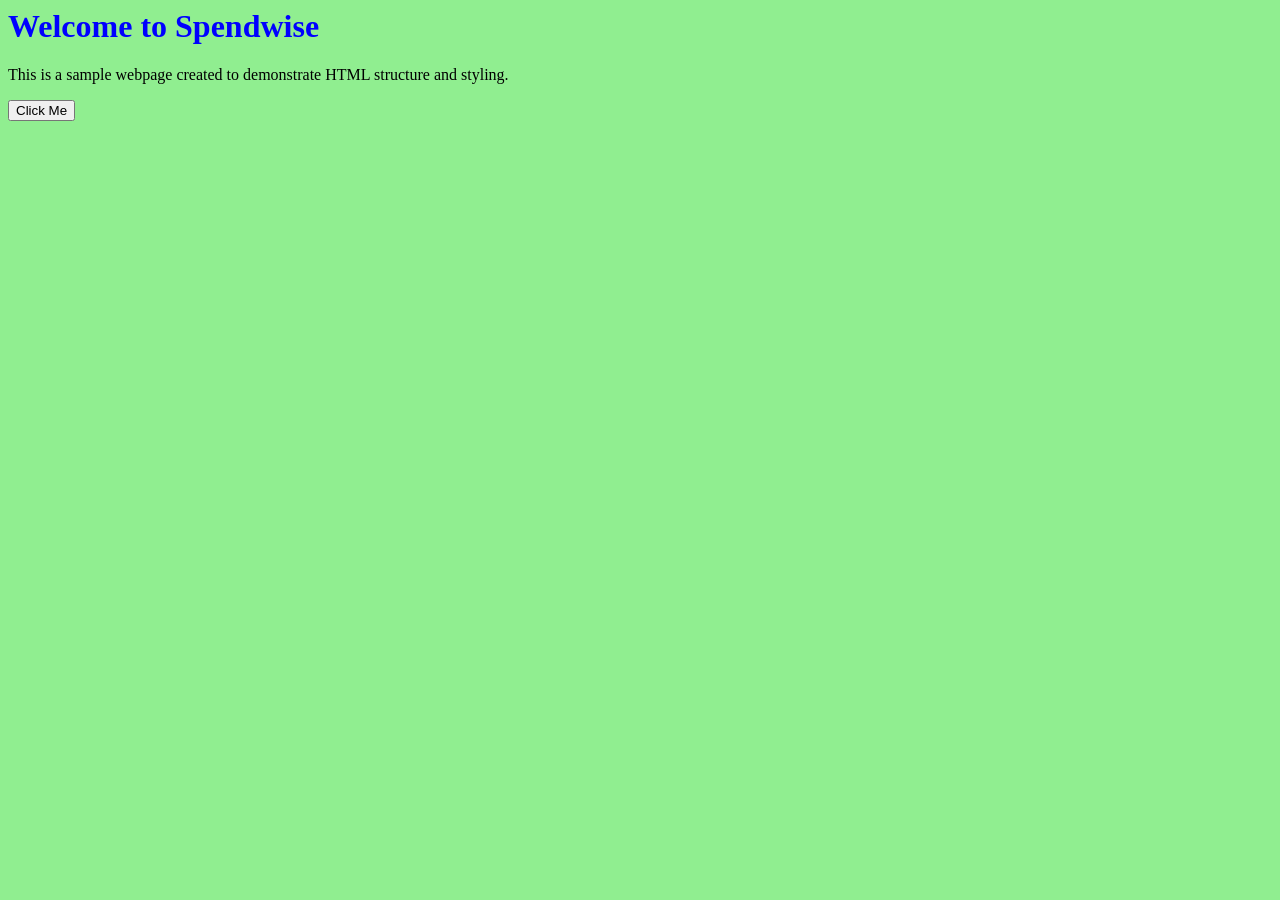
==== index.html @ 6ecd0404 "BASIC EDITS" ====
<doctype html>
<html lang="en">
<head>
    <meta charset="UTF-8">
    <meta name="viewport" content="width=device-width, initial-scale=1.0">
    <title><strong>Spendwise</strong></title>
    <link rel="stylesheet" href="style.css">
</head>
<body>  
    <div class="container">
        <h1><strong>Welcome to Spendwise</strong></h1>

        <p>This is a sample webpage created to demonstrate HTML structure and styling.</p>
        
        <button class="btn">Click Me</button>
    </div>
</body>
</html>
---- style.css ----
h1 {
    color: blue;    

}

body {
    background-color: lightgreen;
}
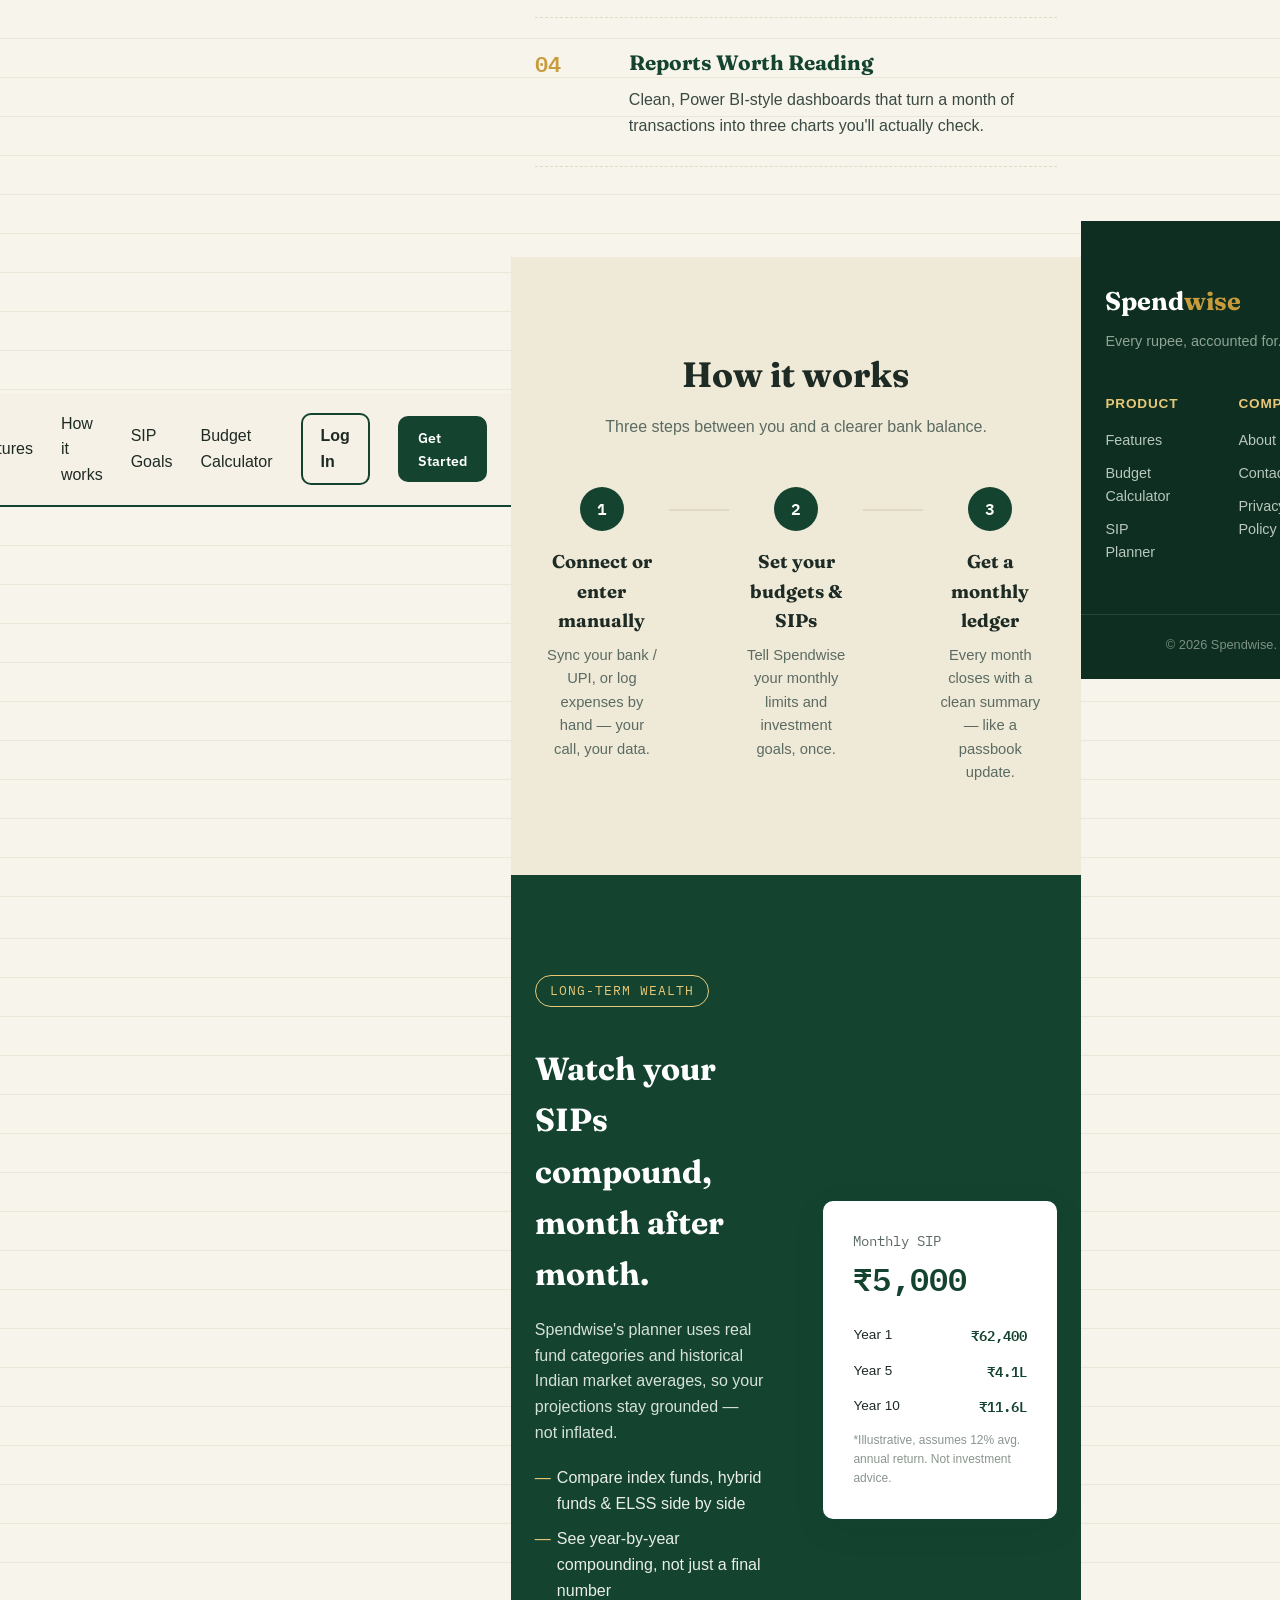
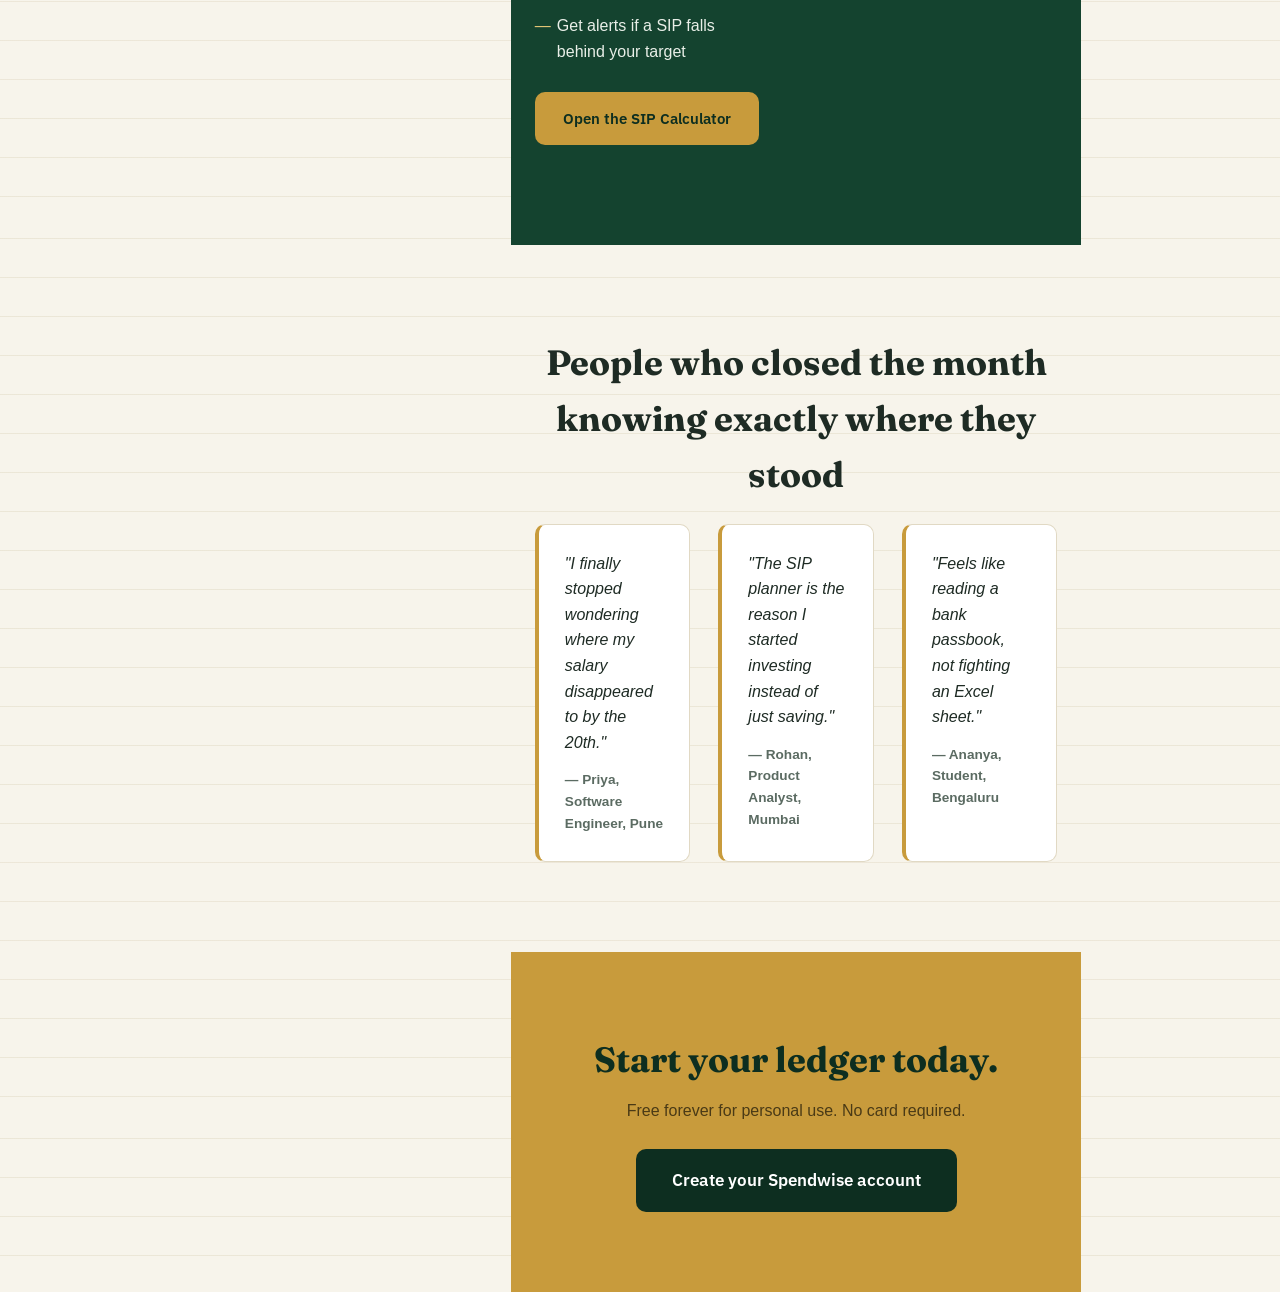
==== commit d5013860: "Revamp index.html for Spendwise webpage Updated the HTML structure and content for the Spendwise web" ====
--- a/index.html
+++ b/index.html
@@ -1,18 +1,366 @@
-<doctype html>
+<!DOCTYPE html>
 <html lang="en">
 <head>
     <meta charset="UTF-8">
     <meta name="viewport" content="width=device-width, initial-scale=1.0">
-    <title><strong>Spendwise</strong></title>
+    <title>Spendwise | Track Every Rupee. Grow Every Goal.</title>
+
+    <!-- ===============================================
+         GOOGLE FONTS
+         - Fraunces  : display serif, used for big headings (has an "ink stamp" character)
+         - IBM Plex Sans : body text, clean and readable
+         - IBM Plex Mono : used for all money figures / numbers, gives a "ledger register" feel
+    =============================================== -->
+    <link rel="preconnect" href="https://fonts.googleapis.com">
+    <link rel="preconnect" href="https://fonts.gstatic.com" crossorigin>
+    <link href="https://fonts.googleapis.com/css2?family=Fraunces:ital,opsz,wght@0,9..144,400;0,9..144,600;0,9..144,700;1,9..144,500&family=IBM+Plex+Mono:wght@400;500;600&family=IBM+Plex+Sans:wght@400;500;600;700&display=swap" rel="stylesheet">
+
     <link rel="stylesheet" href="style.css">
 </head>
-<body>  
-    <div class="container">
-        <h1><strong>Welcome to Spendwise</strong></h1>
-
-        <p>This is a sample webpage created to demonstrate HTML structure and styling.</p>
-        
-        <button class="btn">Click Me</button>
-    </div>
+<body>
+
+    <!-- ===============================================
+         NAVBAR
+    =============================================== -->
+    <header class="navbar">
+        <div class="container nav-container">
+            <a href="#top" class="logo">
+                Spend<span class="logo-accent">wise</span>
+            </a>
+
+            <nav class="nav-links">
+                <a href="#features">Features</a>
+                <a href="#how-it-works">How it works</a>
+                <a href="#sip">SIP Goals</a>
+                <a href="calculator.html">Budget Calculator</a>
+                <a href="login.html" class="btn-outline">Log In</a>
+                <a href="signup.html" class="btn btn-primary btn-small">Get Started</a>
+            </nav>
+
+            <!-- Simple hamburger for mobile, toggled with a checkbox hack (no JS needed) -->
+            <input type="checkbox" id="nav-toggle" class="nav-toggle">
+            <label for="nav-toggle" class="nav-burger" aria-label="Open menu">
+                <span></span><span></span><span></span>
+            </label>
+        </div>
+    </header>
+
+    <!-- ===============================================
+         HERO SECTION
+         Styled like an open bank passbook page:
+         - left "page" = headline + copy + CTAs
+         - right "page" = a mocked passbook ledger card with stamped entries
+    =============================================== -->
+    <main id="top">
+        <section class="hero">
+            <div class="container hero-container">
+
+                <!-- Left side: the pitch -->
+                <div class="hero-copy">
+                    <span class="eyebrow">Personal Finance, Indian Style</span>
+
+                    <h1>
+                        Every rupee,
+                        <span class="hero-highlight">accounted for.</span>
+                    </h1>
+
+                    <p class="hero-sub">
+                        Spendwise turns your daily spending, monthly budgets and SIP investments
+                        into one clean ledger — so you always know where you stand, and where
+                        you're headed.
+                    </p>
+
+                    <div class="hero-actions">
+                        <a href="signup.html" class="btn btn-primary">Open your ledger — free</a>
+                        <a href="calculator.html" class="btn btn-secondary">Try the Budget Calculator</a>
+                    </div>
+
+                    <!-- Small trust strip under the CTAs -->
+                    <ul class="hero-trust">
+                        <li><strong>0%</strong> commission on SIPs</li>
+                        <li><strong>256-bit</strong> bank-grade encryption</li>
+                        <li><strong>UPI</strong> &amp; bank sync ready</li>
+                    </ul>
+                </div>
+
+                <!-- Right side: the "passbook" visual -->
+                <div class="hero-visual" aria-hidden="true">
+                    <div class="passbook">
+                        <div class="passbook-header">
+                            <span>SPENDWISE PASSBOOK</span>
+                            <span class="passbook-acc">A/C •• 4471</span>
+                        </div>
+
+                        <div class="passbook-row">
+                            <span class="p-desc">Salary credited</span>
+                            <span class="p-date">01 Jul</span>
+                            <span class="p-amt credit">+ ₹65,000</span>
+                        </div>
+                        <div class="passbook-row">
+                            <span class="p-desc">SIP — Nifty Index Fund</span>
+                            <span class="p-date">03 Jul</span>
+                            <span class="p-amt debit">− ₹5,000</span>
+                        </div>
+                        <div class="passbook-row">
+                            <span class="p-desc">Rent</span>
+                            <span class="p-date">05 Jul</span>
+                            <span class="p-amt debit">− ₹12,000</span>
+                        </div>
+                        <div class="passbook-row">
+                            <span class="p-desc">Groceries — Zepto</span>
+                            <span class="p-date">09 Jul</span>
+                            <span class="p-amt debit">− ₹1,840</span>
+                        </div>
+                        <div class="passbook-row">
+                            <span class="p-desc">Freelance payout</span>
+                            <span class="p-date">14 Jul</span>
+                            <span class="p-amt credit">+ ₹8,200</span>
+                        </div>
+
+                        <div class="passbook-balance">
+                            <span>Balance carried forward</span>
+                            <span class="balance-amt">₹54,360</span>
+                        </div>
+
+                        <!-- The "stamp" signature element -->
+                        <div class="ink-stamp">ON TRACK</div>
+                    </div>
+                </div>
+
+            </div>
+        </section>
+
+        <!-- ===============================================
+             STATS STRIP
+        =============================================== -->
+        <section class="stats-strip">
+            <div class="container stats-container">
+                <div class="stat">
+                    <span class="stat-num">₹42L+</span>
+                    <span class="stat-label">tracked by users every month</span>
+                </div>
+                <div class="stat">
+                    <span class="stat-num">18,000+</span>
+                    <span class="stat-label">active budgets maintained</span>
+                </div>
+                <div class="stat">
+                    <span class="stat-num">4.8/5</span>
+                    <span class="stat-label">average user rating</span>
+                </div>
+                <div class="stat">
+                    <span class="stat-num">12%</span>
+                    <span class="stat-label">avg. rise in monthly savings</span>
+                </div>
+            </div>
+        </section>
+
+        <!-- ===============================================
+             FEATURES SECTION
+             Presented as numbered ledger entries — this fits
+             the passbook theme AND the content is genuinely
+             a checklist of what the ledger records.
+        =============================================== -->
+        <section class="features" id="features">
+            <div class="container">
+                <h2 class="section-title">What Spendwise keeps a record of</h2>
+                <p class="section-sub">Four entries. One ledger. Zero guesswork.</p>
+
+                <div class="feature-ledger">
+
+                    <div class="feature-entry">
+                        <span class="entry-no">01</span>
+                        <div class="entry-body">
+                            <h3>Daily Expense Tracking</h3>
+                            <p>
+                                Log spends in seconds, auto-tag them as food, rent, travel or
+                                subscriptions, and see exactly where every rupee went — no
+                                spreadsheet required.
+                            </p>
+                        </div>
+                    </div>
+
+                    <div class="feature-entry">
+                        <span class="entry-no">02</span>
+                        <div class="entry-body">
+                            <h3>Smart Monthly Budgets</h3>
+                            <p>
+                                Set a budget per category, get nudged before you overspend, and
+                                roll over what you save into next month's goals automatically.
+                            </p>
+                        </div>
+                    </div>
+
+                    <div class="feature-entry">
+                        <span class="entry-no">03</span>
+                        <div class="entry-body">
+                            <h3>SIP &amp; Mutual Fund Planner</h3>
+                            <p>
+                                Model SIP returns with real Indian market assumptions, compare
+                                index funds, and track how each installment compounds over time.
+                            </p>
+                        </div>
+                    </div>
+
+                    <div class="feature-entry">
+                        <span class="entry-no">04</span>
+                        <div class="entry-body">
+                            <h3>Reports Worth Reading</h3>
+                            <p>
+                                Clean, Power BI-style dashboards that turn a month of transactions
+                                into three charts you'll actually check.
+                            </p>
+                        </div>
+                    </div>
+
+                </div>
+            </div>
+        </section>
+
+        <!-- ===============================================
+             HOW IT WORKS
+             This IS a real sequence, so numbered steps make sense here.
+        =============================================== -->
+        <section class="how-it-works" id="how-it-works">
+            <div class="container">
+                <h2 class="section-title">How it works</h2>
+                <p class="section-sub">Three steps between you and a clearer bank balance.</p>
+
+                <div class="steps">
+                    <div class="step">
+                        <div class="step-num">1</div>
+                        <h3>Connect or enter manually</h3>
+                        <p>Sync your bank / UPI, or log expenses by hand — your call, your data.</p>
+                    </div>
+                    <div class="step-connector" aria-hidden="true"></div>
+                    <div class="step">
+                        <div class="step-num">2</div>
+                        <h3>Set your budgets &amp; SIPs</h3>
+                        <p>Tell Spendwise your monthly limits and investment goals, once.</p>
+                    </div>
+                    <div class="step-connector" aria-hidden="true"></div>
+                    <div class="step">
+                        <div class="step-num">3</div>
+                        <h3>Get a monthly ledger</h3>
+                        <p>Every month closes with a clean summary — like a passbook update.</p>
+                    </div>
+                </div>
+            </div>
+        </section>
+
+        <!-- ===============================================
+             SIP / GOALS SPOTLIGHT SECTION
+        =============================================== -->
+        <section class="sip-spotlight" id="sip">
+            <div class="container sip-container">
+                <div class="sip-copy">
+                    <span class="eyebrow eyebrow-light">Long-Term Wealth</span>
+                    <h2>Watch your SIPs compound, month after month.</h2>
+                    <p>
+                        Spendwise's planner uses real fund categories and historical Indian
+                        market averages, so your projections stay grounded — not inflated.
+                    </p>
+                    <ul class="sip-list">
+                        <li>Compare index funds, hybrid funds &amp; ELSS side by side</li>
+                        <li>See year-by-year compounding, not just a final number</li>
+                        <li>Get alerts if a SIP falls behind your target</li>
+                    </ul>
+                    <a href="calculator.html" class="btn btn-primary">Open the SIP Calculator</a>
+                </div>
+
+                <div class="sip-card">
+                    <p class="sip-card-label">Monthly SIP</p>
+                    <p class="sip-card-amt">₹5,000</p>
+                    <div class="sip-bar-row">
+                        <span>Year 1</span>
+                        <div class="sip-bar"><div class="sip-bar-fill" style="width:18%"></div></div>
+                        <span class="sip-value">₹62,400</span>
+                    </div>
+                    <div class="sip-bar-row">
+                        <span>Year 5</span>
+                        <div class="sip-bar"><div class="sip-bar-fill" style="width:52%"></div></div>
+                        <span class="sip-value">₹4.1L</span>
+                    </div>
+                    <div class="sip-bar-row">
+                        <span>Year 10</span>
+                        <div class="sip-bar"><div class="sip-bar-fill" style="width:100%"></div></div>
+                        <span class="sip-value">₹11.6L</span>
+                    </div>
+                    <p class="sip-disclaimer">*Illustrative, assumes 12% avg. annual return. Not investment advice.</p>
+                </div>
+            </div>
+        </section>
+
+        <!-- ===============================================
+             TESTIMONIALS
+        =============================================== -->
+        <section class="testimonials">
+            <div class="container">
+                <h2 class="section-title">People who closed the month knowing exactly where they stood</h2>
+
+                <div class="testimonial-grid">
+                    <blockquote class="testimonial">
+                        <p>"I finally stopped wondering where my salary disappeared to by the 20th."</p>
+                        <footer>— Priya, Software Engineer, Pune</footer>
+                    </blockquote>
+                    <blockquote class="testimonial">
+                        <p>"The SIP planner is the reason I started investing instead of just saving."</p>
+                        <footer>— Rohan, Product Analyst, Mumbai</footer>
+                    </blockquote>
+                    <blockquote class="testimonial">
+                        <p>"Feels like reading a bank passbook, not fighting an Excel sheet."</p>
+                        <footer>— Ananya, Student, Bengaluru</footer>
+                    </blockquote>
+                </div>
+            </div>
+        </section>
+
+        <!-- ===============================================
+             FINAL CALL TO ACTION
+        =============================================== -->
+        <section class="final-cta">
+            <div class="container final-cta-container">
+                <h2>Start your ledger today.</h2>
+                <p>Free forever for personal use. No card required.</p>
+                <a href="signup.html" class="btn btn-primary btn-large">Create your Spendwise account</a>
+            </div>
+        </section>
+    </main>
+
+    <!-- ===============================================
+         FOOTER
+    =============================================== -->
+    <footer class="footer">
+        <div class="container footer-container">
+            <div class="footer-brand">
+                <p class="logo">Spend<span class="logo-accent">wise</span></p>
+                <p class="footer-tag">Every rupee, accounted for.</p>
+            </div>
+
+            <div class="footer-links">
+                <div class="footer-col">
+                    <h4>Product</h4>
+                    <a href="#features">Features</a>
+                    <a href="calculator.html">Budget Calculator</a>
+                    <a href="#sip">SIP Planner</a>
+                </div>
+                <div class="footer-col">
+                    <h4>Company</h4>
+                    <a href="#">About</a>
+                    <a href="#">Contact</a>
+                    <a href="#">Privacy Policy</a>
+                </div>
+                <div class="footer-col">
+                    <h4>Account</h4>
+                    <a href="login.html">Log In</a>
+                    <a href="signup.html">Sign Up</a>
+                </div>
+            </div>
+        </div>
+
+        <div class="container">
+            <p class="footer-copy">&copy; 2026 Spendwise. All rights reserved.</p>
+        </div>
+    </footer>
+
 </body>
-</html>+</html>
--- a/style.css
+++ b/style.css
@@ -1,8 +1,768 @@
-h1 {
-    color: blue;    
-
+/* =====================================================================
+   SPENDWISE — STYLESHEET
+   Theme: "Bank Passbook / Ledger" — deep passbook green, cream paper
+   background, mustard-gold accents and a maroon ink-stamp highlight.
+   ===================================================================== */
+
+/* ---------------------------------------------------------------------
+   1. DESIGN TOKENS (CSS variables)
+   Keeping every color/spacing value here means the whole theme can be
+   re-tuned by editing this one block.
+--------------------------------------------------------------------- */
+:root {
+    /* Colors */
+    --color-paper: #F5F1E6;       /* cream page background, like passbook paper */
+    --color-paper-line: #E1D9C4;  /* faint ledger-rule lines on the paper */
+    --color-ink: #1E2B24;         /* near-black green-ink text color */
+    --color-forest: #14432F;      /* deep passbook green — primary brand color */
+    --color-forest-dark: #0D2E20; /* darker shade for hovers / footer */
+    --color-gold: #C89B3C;        /* mustard gold accent */
+    --color-gold-light: #E7C878;  /* lighter gold for hovers/highlights */
+    --color-stamp: #9B3A2E;       /* maroon "ink stamp" color */
+    --color-credit: #2F6B4F;      /* green for "money in" rows */
+    --color-debit: #9B3A2E;       /* maroon for "money out" rows */
+    --color-white: #FFFFFF;
+
+    /* Typography */
+    --font-display: 'Fraunces', serif;         /* headings */
+    --font-body: 'IBM Plex Sans', sans-serif;   /* paragraphs, nav, buttons */
+    --font-mono: 'IBM Plex Mono', monospace;    /* all money figures */
+
+    /* Layout */
+    --max-width: 1160px;
+    --radius: 10px;
+    --shadow-soft: 0 10px 30px rgba(20, 67, 47, 0.12);
+}
+
+/* ---------------------------------------------------------------------
+   2. RESET / BASE STYLES
+--------------------------------------------------------------------- */
+* {
+    margin: 0;
+    padding: 0;
+    box-sizing: border-box;
+}
+
+html {
+    scroll-behavior: smooth;
 }
 
 body {
-    background-color: lightgreen;
-}+    font-family: var(--font-body);
+    background-color: var(--color-paper);
+    color: var(--color-ink);
+    line-height: 1.6;
+    /* Subtle horizontal ledger lines across the whole page for texture */
+    background-image: repeating-linear-gradient(
+        to bottom,
+        transparent 0px,
+        transparent 38px,
+        var(--color-paper-line) 39px
+    );
+}
+
+img { max-width: 100%; display: block; }
+
+a {
+    color: inherit;
+    text-decoration: none;
+}
+
+ul { list-style: none; }
+
+.container {
+    max-width: var(--max-width);
+    margin: 0 auto;
+    padding: 0 24px;
+}
+
+/* Respect users who've asked for reduced motion */
+@media (prefers-reduced-motion: reduce) {
+    html { scroll-behavior: auto; }
+    * { animation: none !important; transition: none !important; }
+}
+
+/* ---------------------------------------------------------------------
+   3. BUTTONS (shared across sections)
+--------------------------------------------------------------------- */
+.btn {
+    display: inline-block;
+    font-family: var(--font-body);
+    font-weight: 600;
+    font-size: 0.95rem;
+    padding: 14px 28px;
+    border-radius: var(--radius);
+    transition: transform 0.15s ease, box-shadow 0.15s ease, background 0.15s ease;
+}
+
+.btn:focus-visible,
+.btn-outline:focus-visible,
+a:focus-visible {
+    outline: 3px solid var(--color-gold);
+    outline-offset: 2px;
+}
+
+.btn-primary {
+    background-color: var(--color-forest);
+    color: var(--color-white);
+}
+.btn-primary:hover {
+    background-color: var(--color-forest-dark);
+    transform: translateY(-2px);
+    box-shadow: var(--shadow-soft);
+}
+
+.btn-secondary {
+    background-color: transparent;
+    color: var(--color-forest);
+    border: 2px solid var(--color-forest);
+}
+.btn-secondary:hover {
+    background-color: var(--color-forest);
+    color: var(--color-white);
+}
+
+.btn-outline {
+    padding: 8px 18px;
+    border: 2px solid var(--color-forest);
+    border-radius: var(--radius);
+    font-weight: 600;
+}
+
+.btn-small { padding: 10px 20px; font-size: 0.9rem; }
+.btn-large { padding: 18px 36px; font-size: 1.05rem; }
+
+/* ---------------------------------------------------------------------
+   4. NAVBAR
+--------------------------------------------------------------------- */
+.navbar {
+    background-color: var(--color-paper);
+    border-bottom: 2px solid var(--color-forest);
+    position: sticky;
+    top: 0;
+    z-index: 100;
+}
+
+.nav-container {
+    display: flex;
+    align-items: center;
+    justify-content: space-between;
+    padding-top: 18px;
+    padding-bottom: 18px;
+}
+
+.logo {
+    font-family: var(--font-display);
+    font-weight: 700;
+    font-size: 1.6rem;
+    color: var(--color-forest);
+}
+.logo-accent { color: var(--color-gold); }
+
+.nav-links {
+    display: flex;
+    align-items: center;
+    gap: 28px;
+    font-weight: 500;
+}
+.nav-links a:not(.btn):not(.btn-outline):hover {
+    color: var(--color-gold);
+}
+
+/* Mobile nav toggle — hidden on desktop */
+.nav-toggle { display: none; }
+.nav-burger { display: none; }
+
+/* ---------------------------------------------------------------------
+   5. HERO SECTION
+--------------------------------------------------------------------- */
+.hero {
+    padding: 80px 0 60px;
+}
+
+.hero-container {
+    display: grid;
+    grid-template-columns: 1.1fr 0.9fr;
+    gap: 60px;
+    align-items: center;
+}
+
+.eyebrow {
+    display: inline-block;
+    font-family: var(--font-mono);
+    font-size: 0.8rem;
+    letter-spacing: 0.08em;
+    text-transform: uppercase;
+    color: var(--color-stamp);
+    border: 1px solid var(--color-stamp);
+    border-radius: 999px;
+    padding: 5px 14px;
+    margin-bottom: 20px;
+}
+.eyebrow-light { color: var(--color-gold-light); border-color: var(--color-gold-light); }
+
+.hero-copy h1 {
+    font-family: var(--font-display);
+    font-size: 3.2rem;
+    line-height: 1.1;
+    color: var(--color-ink);
+    margin-bottom: 22px;
+}
+
+.hero-highlight {
+    color: var(--color-forest);
+    font-style: italic;
+}
+
+.hero-sub {
+    font-size: 1.1rem;
+    color: #3A4A42;
+    max-width: 46ch;
+    margin-bottom: 32px;
+}
+
+.hero-actions {
+    display: flex;
+    gap: 16px;
+    flex-wrap: wrap;
+    margin-bottom: 32px;
+}
+
+.hero-trust {
+    display: flex;
+    gap: 28px;
+    flex-wrap: wrap;
+    font-size: 0.9rem;
+    color: #52604F;
+}
+.hero-trust strong {
+    font-family: var(--font-mono);
+    color: var(--color-forest);
+    display: block;
+    font-size: 1rem;
+}
+
+/* --- The passbook visual card --- */
+.passbook {
+    position: relative;
+    background-color: var(--color-white);
+    border: 2px solid var(--color-forest);
+    border-radius: var(--radius);
+    box-shadow: var(--shadow-soft);
+    padding: 26px 24px;
+    /* faint printed ledger lines inside the card too */
+    background-image: repeating-linear-gradient(
+        to bottom,
+        transparent 0px,
+        transparent 43px,
+        var(--color-paper-line) 44px
+    );
+}
+
+.passbook-header {
+    display: flex;
+    justify-content: space-between;
+    font-family: var(--font-mono);
+    font-size: 0.75rem;
+    letter-spacing: 0.06em;
+    color: var(--color-forest);
+    border-bottom: 2px dashed var(--color-paper-line);
+    padding-bottom: 12px;
+    margin-bottom: 6px;
+}
+
+.passbook-row {
+    display: grid;
+    grid-template-columns: 1fr auto auto;
+    gap: 14px;
+    align-items: center;
+    padding: 11px 0;
+    font-size: 0.88rem;
+}
+
+.p-desc { color: var(--color-ink); }
+.p-date { font-family: var(--font-mono); color: #7C8B82; font-size: 0.8rem; }
+.p-amt { font-family: var(--font-mono); font-weight: 600; text-align: right; }
+.p-amt.credit { color: var(--color-credit); }
+.p-amt.debit { color: var(--color-debit); }
+
+.passbook-balance {
+    display: flex;
+    justify-content: space-between;
+    align-items: baseline;
+    margin-top: 12px;
+    padding-top: 14px;
+    border-top: 2px solid var(--color-forest);
+    font-weight: 600;
+}
+.balance-amt {
+    font-family: var(--font-mono);
+    font-size: 1.3rem;
+    color: var(--color-forest);
+}
+
+/* The ink-stamp signature element: rotated, translucent, bordered like
+   a rubber-stamp mark you'd see on a real bank passbook. */
+.ink-stamp {
+    position: absolute;
+    top: 18px;
+    right: -10px;
+    font-family: var(--font-mono);
+    font-size: 0.85rem;
+    font-weight: 700;
+    letter-spacing: 0.12em;
+    color: var(--color-stamp);
+    border: 3px solid var(--color-stamp);
+    border-radius: 8px;
+    padding: 6px 12px;
+    transform: rotate(9deg);
+    opacity: 0.85;
+    background: rgba(155, 58, 46, 0.04);
+}
+
+/* ---------------------------------------------------------------------
+   6. STATS STRIP
+--------------------------------------------------------------------- */
+.stats-strip {
+    background-color: var(--color-forest);
+    padding: 40px 0;
+}
+
+.stats-container {
+    display: grid;
+    grid-template-columns: repeat(4, 1fr);
+    gap: 24px;
+    text-align: center;
+}
+
+.stat-num {
+    display: block;
+    font-family: var(--font-mono);
+    font-size: 1.8rem;
+    font-weight: 600;
+    color: var(--color-gold-light);
+}
+.stat-label {
+    font-size: 0.85rem;
+    color: #C9D6CD;
+}
+
+/* ---------------------------------------------------------------------
+   7. SECTION TITLES (shared)
+--------------------------------------------------------------------- */
+.section-title {
+    font-family: var(--font-display);
+    font-size: 2.2rem;
+    text-align: center;
+    color: var(--color-ink);
+    margin-bottom: 10px;
+}
+.section-sub {
+    text-align: center;
+    color: #5B6B62;
+    margin-bottom: 48px;
+}
+
+/* ---------------------------------------------------------------------
+   8. FEATURES — presented as numbered ledger entries
+--------------------------------------------------------------------- */
+.features { padding: 90px 0; }
+
+.feature-ledger {
+    border-top: 2px solid var(--color-forest);
+}
+
+.feature-entry {
+    display: grid;
+    grid-template-columns: 70px 1fr;
+    gap: 24px;
+    padding: 28px 0;
+    border-bottom: 1px dashed var(--color-paper-line);
+}
+
+.entry-no {
+    font-family: var(--font-mono);
+    font-size: 1.4rem;
+    color: var(--color-gold);
+    font-weight: 600;
+}
+
+.entry-body h3 {
+    font-family: var(--font-display);
+    font-size: 1.3rem;
+    margin-bottom: 8px;
+    color: var(--color-forest);
+}
+.entry-body p {
+    color: #3A4A42;
+    max-width: 60ch;
+}
+
+/* ---------------------------------------------------------------------
+   9. HOW IT WORKS — a genuine 3-step sequence
+--------------------------------------------------------------------- */
+.how-it-works {
+    padding: 90px 0;
+    background-color: #EFE9D8;
+}
+
+.steps {
+    display: flex;
+    align-items: flex-start;
+    justify-content: center;
+    gap: 0;
+}
+
+.step {
+    flex: 1;
+    max-width: 260px;
+    text-align: center;
+    padding: 0 12px;
+}
+
+.step-num {
+    width: 44px;
+    height: 44px;
+    margin: 0 auto 16px;
+    border-radius: 50%;
+    background-color: var(--color-forest);
+    color: var(--color-white);
+    font-family: var(--font-mono);
+    font-weight: 600;
+    display: flex;
+    align-items: center;
+    justify-content: center;
+}
+
+.step h3 {
+    font-family: var(--font-display);
+    font-size: 1.15rem;
+    margin-bottom: 8px;
+    color: var(--color-ink);
+}
+.step p {
+    font-size: 0.92rem;
+    color: #5B6B62;
+}
+
+.step-connector {
+    flex: 0 0 60px;
+    height: 2px;
+    background-color: var(--color-paper-line);
+    margin-top: 22px;
+}
+
+/* ---------------------------------------------------------------------
+   10. SIP SPOTLIGHT SECTION
+--------------------------------------------------------------------- */
+.sip-spotlight {
+    background-color: var(--color-forest);
+    color: var(--color-white);
+    padding: 100px 0;
+}
+
+.sip-container {
+    display: grid;
+    grid-template-columns: 1fr 1fr;
+    gap: 60px;
+    align-items: center;
+}
+
+.sip-copy h2 {
+    font-family: var(--font-display);
+    font-size: 2rem;
+    margin: 16px 0 18px;
+}
+.sip-copy p { color: #D6E2D9; margin-bottom: 20px; max-width: 48ch; }
+
+.sip-list {
+    margin-bottom: 28px;
+}
+.sip-list li {
+    padding-left: 22px;
+    position: relative;
+    margin-bottom: 10px;
+    color: #E9EFE8;
+}
+.sip-list li::before {
+    content: "—";
+    position: absolute;
+    left: 0;
+    color: var(--color-gold-light);
+}
+
+.sip-spotlight .btn-primary {
+    background-color: var(--color-gold);
+    color: var(--color-forest-dark);
+}
+.sip-spotlight .btn-primary:hover {
+    background-color: var(--color-gold-light);
+}
+
+/* SIP projection card */
+.sip-card {
+    background-color: var(--color-white);
+    color: var(--color-ink);
+    border-radius: var(--radius);
+    padding: 30px;
+    box-shadow: var(--shadow-soft);
+}
+.sip-card-label {
+    font-family: var(--font-mono);
+    font-size: 0.85rem;
+    color: #5B6B62;
+}
+.sip-card-amt {
+    font-family: var(--font-mono);
+    font-size: 2rem;
+    font-weight: 600;
+    color: var(--color-forest);
+    margin-bottom: 20px;
+}
+
+.sip-bar-row {
+    display: grid;
+    grid-template-columns: 60px 1fr 90px;
+    align-items: center;
+    gap: 12px;
+    margin-bottom: 14px;
+    font-size: 0.85rem;
+}
+.sip-bar {
+    height: 10px;
+    background-color: var(--color-paper-line);
+    border-radius: 999px;
+    overflow: hidden;
+}
+.sip-bar-fill {
+    height: 100%;
+    background-color: var(--color-gold);
+    border-radius: 999px;
+}
+.sip-value {
+    font-family: var(--font-mono);
+    text-align: right;
+    color: var(--color-forest);
+    font-weight: 600;
+}
+.sip-disclaimer {
+    font-size: 0.75rem;
+    color: #8A968E;
+    margin-top: 12px;
+}
+
+/* ---------------------------------------------------------------------
+   11. TESTIMONIALS
+--------------------------------------------------------------------- */
+.testimonials { padding: 90px 0; }
+
+.testimonial-grid {
+    display: grid;
+    grid-template-columns: repeat(3, 1fr);
+    gap: 28px;
+    margin-top: 20px;
+}
+
+.testimonial {
+    background-color: var(--color-white);
+    border: 1px solid var(--color-paper-line);
+    border-left: 4px solid var(--color-gold);
+    border-radius: var(--radius);
+    padding: 26px;
+}
+.testimonial p {
+    font-style: italic;
+    margin-bottom: 14px;
+    color: var(--color-ink);
+}
+.testimonial footer {
+    font-size: 0.85rem;
+    color: #5B6B62;
+    font-weight: 600;
+}
+
+/* ---------------------------------------------------------------------
+   12. FINAL CTA
+--------------------------------------------------------------------- */
+.final-cta {
+    background-color: var(--color-gold);
+    padding: 80px 0;
+}
+.final-cta-container { text-align: center; }
+.final-cta h2 {
+    font-family: var(--font-display);
+    font-size: 2.2rem;
+    color: var(--color-forest-dark);
+    margin-bottom: 10px;
+}
+.final-cta p {
+    color: #4A3A16;
+    margin-bottom: 26px;
+}
+.final-cta .btn-primary {
+    background-color: var(--color-forest-dark);
+}
+
+/* ---------------------------------------------------------------------
+   13. FOOTER
+--------------------------------------------------------------------- */
+.footer {
+    background-color: var(--color-forest-dark);
+    color: #B9C7BD;
+    padding: 60px 0 24px;
+}
+
+.footer-container {
+    display: flex;
+    justify-content: space-between;
+    flex-wrap: wrap;
+    gap: 40px;
+    padding-bottom: 40px;
+    border-bottom: 1px solid rgba(255,255,255,0.12);
+    margin-bottom: 20px;
+}
+
+.footer-brand .logo { color: var(--color-white); }
+.footer-tag {
+    margin-top: 8px;
+    font-size: 0.9rem;
+    color: #8FA396;
+}
+
+.footer-links {
+    display: flex;
+    gap: 60px;
+}
+.footer-col h4 {
+    color: var(--color-gold-light);
+    font-size: 0.85rem;
+    letter-spacing: 0.06em;
+    text-transform: uppercase;
+    margin-bottom: 14px;
+}
+.footer-col a {
+    display: block;
+    margin-bottom: 10px;
+    font-size: 0.9rem;
+}
+.footer-col a:hover { color: var(--color-gold-light); }
+
+.footer-copy {
+    text-align: center;
+    font-size: 0.8rem;
+    color: #7D9084;
+}
+
+/* ---------------------------------------------------------------------
+   14. RESPONSIVE — TABLET & MOBILE
+--------------------------------------------------------------------- */
+@media (max-width: 960px) {
+    .hero-container { grid-template-columns: 1fr; }
+    .sip-container { grid-template-columns: 1fr; }
+    .stats-container { grid-template-columns: repeat(2, 1fr); }
+    .testimonial-grid { grid-template-columns: 1fr; }
+    .steps { flex-direction: column; align-items: center; }
+    .step-connector { display: none; }
+    .step { max-width: 100%; margin-bottom: 20px; }
+}
+
+@media (max-width: 720px) {
+    /* Collapse the nav into a slide-down mobile menu */
+    .nav-links {
+        position: absolute;
+        top: 100%;
+        left: 0;
+        right: 0;
+        background-color: var(--color-paper);
+        flex-direction: column;
+        align-items: flex-start;
+        gap: 0;
+        padding: 0 24px;
+        max-height: 0;
+        overflow: hidden;
+        transition: max-height 0.25s ease;
+        border-bottom: 2px solid var(--color-forest);
+    }
+    .nav-links a { padding: 14px 0; width: 100%; }
+
+    .nav-toggle:checked ~ .nav-links {
+        max-height: 400px;
+    }
+
+    .nav-burger {
+        display: flex;
+        flex-direction: column;
+        gap: 5px;
+        cursor: pointer;
+    }
+    .nav-burger span {
+        width: 24px;
+        height: 2px;
+        background-color: var(--color-forest);
+    }
+
+    .hero-copy h1 { font-size: 2.2rem; }
+    .footer-container { flex-direction: column; }
+    .footer-links { flex-wrap: wrap; gap: 30px; }
+}
+
+/* ---------------------------------------------------------------------
+   15. LOGIN FORM
+--------------------------------------------------------------------- */
+body {
+    background-color: #f7f4eb;
+    display: flex;
+    justify-content: center;
+    align-items: center;
+    height: 100vh;
+    margin: 0;
+    font-family: Arial, sans-serif;
+}
+
+.form-container {
+    background-color: #ffffff;
+    border: 2px solid #333333;
+    width: 320px;
+    padding: 40px 25px; /* Creates the vertical rectangular shape */
+    box-shadow: 4px 4px 0px #333333; /* Optional retro hard-shadow look */
+    display: flex;
+    flex-direction: column;
+}
+
+.form-container h2 {
+    font-size: 24px;
+    margin-top: 0;
+    margin-bottom: 25px;
+    text-align: center;
+}
+
+.field {
+    margin-bottom: 15px;
+    display: flex;
+    flex-direction: column;
+}
+
+.field label {
+    margin-bottom: 5px;
+    font-weight: bold;
+}
+
+.field input {
+    padding: 8px;
+    border: 1px solid #777;
+    border-radius: 4px;
+}
+
+button {
+    margin-top: 10px;
+    padding: 10px;
+    font-weight: bold;
+    background-color: #e0e0e0;
+    border: 1px solid #777;
+    border-radius: 4px;
+    cursor: pointer;
+}
+
+button:hover {
+    background-color: #d0d0d0;
+}
